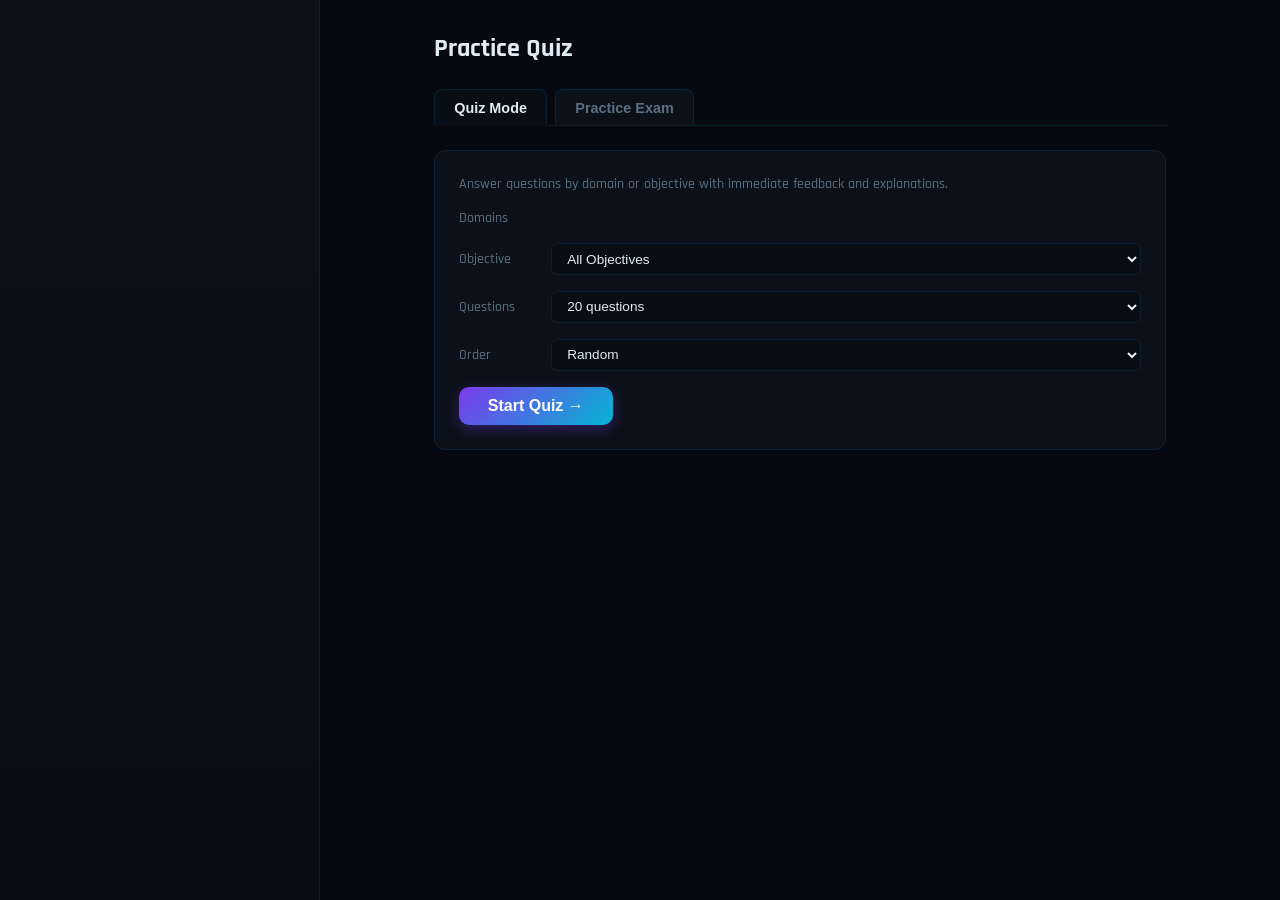
==== pages/quiz.html @ f00df326 "Initial scaffold: Security+ SY0-701 study site - Full SY0-701 outline JSON (5 domains, 28 objectives" ====
<!DOCTYPE html>
<html lang="en">
<head>
  <meta charset="UTF-8" />
  <script>(function(){if(localStorage.getItem('theme-v1')==='light')document.documentElement.classList.add('light-mode');})()</script>
  <meta name="viewport" content="width=device-width, initial-scale=1.0" />
  <!-- PWA -->
  <link rel="manifest" href="../manifest.json" />
  <meta name="theme-color" content="#7c3aed" />
  <meta name="mobile-web-app-capable" content="yes" />
  <meta name="apple-mobile-web-app-capable" content="yes" />
  <meta name="apple-mobile-web-app-status-bar-style" content="black-translucent" />
  <meta name="apple-mobile-web-app-title" content="Sec+ Study" />
  <link rel="apple-touch-icon" href="../icons/apple-touch-icon.png" />
  <title>Free Security+ SY0-701 Practice Quiz — 1,500 Exam Questions | it-learn.io</title>
  <link rel="canonical" href="https://secplus.it-learn.io/pages/quiz.html" />

  <meta name="description" content="Practice for your CompTIA Security+ SY0-701 exam with 1,500 free questions. Filter by domain, choose timed or untimed mode, and review every missed answer." />
  <link rel="stylesheet" href="../styles.css" />
  <style>
    /* ── Quiz page layout ── */
    .qz-wrap {
      max-width: 780px;
      margin: 0 auto;
      padding: 2rem 1.5rem 4rem;
      display: flex;
      flex-direction: column;
      gap: 1.5rem;
    }

    .qz-header { display: flex; align-items: center; justify-content: space-between; flex-wrap: wrap; gap: .75rem; }
    .qz-header h1 { font-size: 1.6rem; margin: 0; }

    /* ── Screen management ── */
    .qz-screen { display: none; flex-direction: column; gap: 1.5rem; }
    .qz-screen.active { display: flex; }

    /* ── Setup screen ── */
    .qz-mode-tabs {
      display: flex;
      gap: .5rem;
      border-bottom: 1px solid var(--border);
      padding-bottom: 0;
    }
    .qz-mode-tab {
      padding: .6rem 1.2rem;
      border: 1px solid var(--border);
      border-bottom: none;
      border-radius: 8px 8px 0 0;
      background: var(--panel);
      color: var(--muted);
      cursor: pointer;
      font-size: .9rem;
      font-weight: 600;
      transition: background .15s, color .15s;
    }
    .qz-mode-tab.active {
      background: var(--panel2);
      color: var(--text);
      border-color: var(--border);
      border-bottom: 1px solid var(--panel2);
      margin-bottom: -1px;
    }

    .qz-setup-panel {
      background: var(--panel);
      border: 1px solid var(--border);
      border-radius: 12px;
      padding: 1.5rem;
      display: flex;
      flex-direction: column;
      gap: 1rem;
    }
    .qz-setup-panel.hidden { display: none; }

    .qz-setup-row {
      display: flex;
      flex-wrap: wrap;
      gap: .75rem;
      align-items: center;
    }
    .qz-setup-row label { font-size: .85rem; color: var(--muted); min-width: 80px; }

    /* ── Domain pills (multi-select) ── */
    .qz-domain-pills { display: flex; flex-wrap: wrap; gap: .4rem; flex: 1; }
    .qz-domain-pill {
      display: inline-flex; align-items: center; gap: .3rem;
      padding: .28rem .75rem; border: 1px solid var(--border);
      border-radius: 99px; background: var(--panel2); color: var(--muted);
      font-size: .8rem; cursor: pointer; user-select: none;
      transition: border-color .15s, background .15s, color .15s;
    }
    .qz-domain-pill:hover { border-color: #7c3aed; color: var(--text); }
    .qz-domain-pill.selected {
      border-color: #7c3aed; background: rgba(124,58,237,.15); color: var(--text);
    }
    .qz-domain-pill input[type="checkbox"] {
      position: absolute; opacity: 0; width: 0; height: 0; pointer-events: none;
    }

    .qz-setup-row select {
      background: var(--panel2);
      color: var(--text);
      border: 1px solid var(--border);
      border-radius: 6px;
      padding: .4rem .7rem;
      font-size: .85rem;
      cursor: pointer;
      flex: 1;
    }
    .qz-setup-row select:focus { outline: 2px solid #7c3aed; }

    .qz-exam-info {
      display: grid;
      grid-template-columns: repeat(auto-fit, minmax(140px, 1fr));
      gap: .75rem;
    }
    .qz-exam-stat {
      background: var(--panel2);
      border: 1px solid var(--border);
      border-radius: 10px;
      padding: 1rem;
      text-align: center;
    }
    .qz-exam-stat .stat-val { font-size: 1.6rem; font-weight: 700; color: var(--text); }
    .qz-exam-stat .stat-lbl { font-size: .75rem; color: var(--muted); margin-top: .2rem; }

    .qz-domain-weights {
      display: flex;
      flex-direction: column;
      gap: .4rem;
    }
    .qz-weight-row { display: flex; align-items: center; gap: .75rem; font-size: .82rem; }
    .qz-weight-bar-wrap { flex: 1; height: 5px; background: var(--border); border-radius: 99px; overflow: hidden; }
    .qz-weight-bar { height: 100%; border-radius: 99px; background: linear-gradient(90deg, #7c3aed, #06b6d4); }
    .qz-weight-pct { min-width: 32px; color: var(--muted); text-align: right; }

    .btn-start {
      align-self: flex-start;
      background: linear-gradient(135deg, #7c3aed 0%, #06b6d4 100%);
      color: #fff;
      border: none;
      border-radius: 10px;
      padding: .65rem 1.8rem;
      font-size: 1rem;
      font-weight: 700;
      cursor: pointer;
      box-shadow: 0 4px 14px rgba(124,58,237,.35);
      transition: opacity .15s, box-shadow .15s;
    }
    .btn-start:hover { opacity: .9; box-shadow: 0 6px 20px rgba(124,58,237,.5); }

    /* ── Active exam screen ── */
    .qz-top-bar {
      display: flex;
      align-items: center;
      gap: 1rem;
      flex-wrap: wrap;
    }
    .qz-q-counter { font-size: .9rem; color: var(--muted); min-width: 70px; }
    .qz-progress-bar-wrap { flex: 1; min-width: 80px; height: 6px; background: var(--border); border-radius: 99px; overflow: hidden; }
    .qz-progress-fill { height: 100%; background: linear-gradient(90deg, #7c3aed, #06b6d4); border-radius: 99px; transition: width .3s; width: 0%; }
    .qz-timer {
      font-size: .9rem;
      font-weight: 700;
      color: var(--text);
      padding: .25rem .6rem;
      border: 1px solid var(--border);
      border-radius: 6px;
      min-width: 64px;
      text-align: center;
      display: none;
    }
    .qz-timer.warning { color: #e67e22; border-color: #e67e22; }
    .qz-timer.danger { color: #e74c3c; border-color: #e74c3c; }
    .qz-timer.show { display: inline-block; }

    /* Question card */
    .qz-card {
      background: var(--panel);
      border: 1px solid var(--border);
      border-radius: 14px;
      padding: 1.75rem;
      display: flex;
      flex-direction: column;
      gap: 1.25rem;
    }
    .qz-obj-tag {
      font-size: .7rem;
      color: var(--muted);
      background: rgba(255,255,255,.05);
      border: 1px solid var(--border);
      border-radius: 99px;
      padding: .15rem .55rem;
      align-self: flex-start;
    }
    .qz-question-text {
      font-size: 1.05rem;
      line-height: 1.65;
      color: var(--text);
    }

    /* Options */
    .qz-options {
      display: flex;
      flex-direction: column;
      gap: .6rem;
    }
    .qz-option {
      display: flex;
      align-items: flex-start;
      gap: .75rem;
      padding: .75rem 1rem;
      border: 1px solid var(--border);
      border-radius: 10px;
      cursor: pointer;
      background: var(--panel2);
      transition: border-color .15s, background .15s;
      user-select: none;
    }
    .qz-option:hover { border-color: #7c3aed; }
    .qz-option.selected { border-color: #7c3aed; background: rgba(124,58,237,.12); }
    .qz-option.correct { border-color: #2ecc71; background: rgba(46,204,113,.12); }
    .qz-option.wrong { border-color: #e74c3c; background: rgba(231,76,60,.12); }
    .qz-option.disabled { cursor: default; pointer-events: none; }

    .qz-opt-letter {
      flex-shrink: 0;
      width: 24px;
      height: 24px;
      border-radius: 50%;
      background: var(--border);
      display: flex;
      align-items: center;
      justify-content: center;
      font-size: .75rem;
      font-weight: 700;
      color: var(--muted);
    }
    .qz-option.selected .qz-opt-letter { background: #7c3aed; color: #fff; }
    .qz-option.correct .qz-opt-letter { background: #2ecc71; color: #0a1f12; }
    .qz-option.wrong .qz-opt-letter { background: #e74c3c; color: #fff; }

    .qz-opt-text { font-size: .92rem; line-height: 1.5; color: var(--text); }

    /* Explanation panel */
    .qz-explanation {
      display: none;
      margin-top: .25rem;
      padding: 1rem 1.25rem;
      background: rgba(255,255,255,.04);
      border-left: 3px solid #7c3aed;
      border-radius: 0 8px 8px 0;
      font-size: .87rem;
      line-height: 1.6;
      color: var(--muted);
    }
    .qz-explanation.show { display: block; }
    .qz-explanation strong { color: var(--text); }

    /* Bottom actions */
    .qz-card-actions {
      display: flex;
      justify-content: space-between;
      align-items: center;
      flex-wrap: wrap;
      gap: .75rem;
    }
    .qz-card-actions button {
      border: none;
      border-radius: 8px;
      padding: .55rem 1.2rem;
      font-size: .9rem;
      font-weight: 600;
      cursor: pointer;
      transition: opacity .15s;
    }
    .qz-card-actions button:hover { opacity: .85; }
    .btn-submit {
      background: #7c3aed;
      color: #fff;
    }
    .btn-submit:disabled { opacity: .4; cursor: default; }
    .btn-next-q {
      background: linear-gradient(135deg, #7c3aed 0%, #06b6d4 100%);
      color: #fff;
      display: none;
    }
    .btn-next-q.show { display: inline-block; }
    .qz-score-live {
      font-size: .85rem;
      color: var(--muted);
    }

    /* ── Results screen ── */
    .qz-results-hero {
      background: var(--panel);
      border: 1px solid var(--border);
      border-radius: 14px;
      padding: 2rem;
      text-align: center;
      display: flex;
      flex-direction: column;
      align-items: center;
      gap: .75rem;
    }
    .qz-score-ring {
      width: 110px;
      height: 110px;
      border-radius: 50%;
      display: flex;
      align-items: center;
      justify-content: center;
      flex-direction: column;
      border: 5px solid var(--border);
      position: relative;
    }
    .qz-score-ring.pass { border-color: #2ecc71; }
    .qz-score-ring.fail { border-color: #e74c3c; }
    .qz-score-pct { font-size: 2rem; font-weight: 800; }
    .qz-pass-badge {
      font-size: .75rem;
      font-weight: 700;
      letter-spacing: .08em;
      text-transform: uppercase;
      padding: .3rem .8rem;
      border-radius: 99px;
    }
    .qz-pass-badge.pass { background: rgba(46,204,113,.15); color: #2ecc71; border: 1px solid #2ecc71; }
    .qz-pass-badge.fail { background: rgba(231,76,60,.15); color: #e74c3c; border: 1px solid #e74c3c; }

    .qz-results-meta { font-size: .85rem; color: var(--muted); }

    /* Domain breakdown */
    .qz-domain-breakdown {
      background: var(--panel);
      border: 1px solid var(--border);
      border-radius: 12px;
      padding: 1.25rem 1.5rem;
    }
    .qz-domain-breakdown h3 { font-size: 1rem; margin: 0 0 1rem; }
    .qz-breakdown-row {
      display: flex;
      align-items: center;
      gap: .75rem;
      margin-bottom: .65rem;
      font-size: .85rem;
    }
    .qz-breakdown-name { flex: 1; color: var(--text); }
    .qz-breakdown-bar-wrap { width: 120px; height: 6px; background: var(--border); border-radius: 99px; overflow: hidden; }
    .qz-breakdown-bar { height: 100%; border-radius: 99px; transition: width .4s; }
    .qz-breakdown-frac { min-width: 42px; text-align: right; color: var(--muted); }

    /* Missed questions review */
    .qz-missed-section {
      background: var(--panel);
      border: 1px solid var(--border);
      border-radius: 12px;
      padding: 1.25rem 1.5rem;
    }
    .qz-missed-section h3 { font-size: 1rem; margin: 0 0 1rem; }
    .qz-missed-item {
      border-bottom: 1px solid var(--border);
      padding: .85rem 0;
    }
    .qz-missed-item:last-child { border-bottom: none; }
    .qz-missed-q { font-size: .88rem; color: var(--text); margin-bottom: .4rem; }
    .qz-missed-your { font-size: .82rem; color: #e74c3c; }
    .qz-missed-correct { font-size: .82rem; color: #2ecc71; margin-bottom: .35rem; }
    .qz-missed-exp { font-size: .8rem; color: var(--muted); line-height: 1.5; }

    .qz-result-actions {
      display: flex;
      gap: .75rem;
      flex-wrap: wrap;
    }
    .btn-retry {
      background: linear-gradient(135deg, #7c3aed 0%, #06b6d4 100%);
      color: #fff;
      border: none;
      border-radius: 10px;
      padding: .6rem 1.5rem;
      font-size: .95rem;
      font-weight: 700;
      cursor: pointer;
      transition: opacity .15s;
    }
    .btn-retry:hover { opacity: .85; }
    .btn-back-setup {
      background: var(--panel);
      color: var(--text);
      border: 1px solid var(--border);
      border-radius: 10px;
      padding: .6rem 1.5rem;
      font-size: .95rem;
      font-weight: 600;
      cursor: pointer;
      transition: background .15s;
    }
    .btn-back-setup:hover { background: var(--border); }

    @media (max-width: 600px) {
      .qz-exam-info { grid-template-columns: 1fr 1fr; }
      .qz-card { padding: 1.25rem; }
    }
  </style>
  <!-- Open Graph / Social preview -->
  <meta property="og:type"         content="website" />
  <meta property="og:url"          content="https://secplus.it-learn.io/pages/quiz.html" />
  <meta property="og:title"        content="Practice Quiz — Security+ SY0-701 | it-learn.io" />
  <meta property="og:description"  content="Free CompTIA Security+ SY0-701 study tool — 1,500 practice questions, 1,500 flashcards, 5 domains, and full progress tracking." />
  <meta property="og:image"        content="https://secplus.it-learn.io/social-preview.png" />
  <meta property="og:image:width"  content="1200" />
  <meta property="og:image:height" content="630" />
  <meta property="og:site_name"    content="Security+ SY0-701 Study | it-learn.io" />
  <!-- Twitter / X Card -->
  <meta name="twitter:card"        content="summary_large_image" />
  <meta name="twitter:title"       content="Practice Quiz — Security+ SY0-701 | it-learn.io" />
  <meta name="twitter:description" content="Free CompTIA Security+ SY0-701 study tool — 1,500 practice questions, 1,500 flashcards, 5 domains, and full progress tracking." />
  <meta name="twitter:image"       content="https://secplus.it-learn.io/social-preview.png" />
    <link rel="preconnect" href="https://fonts.googleapis.com" />
  <link rel="preconnect" href="https://fonts.gstatic.com" crossorigin />
  <!-- Preconnect hints -->
  <link rel="preconnect" href="https://www.googletagmanager.com" />
  <link rel="preconnect" href="https://www.clarity.ms" />
  <!-- Google tag (gtag.js) -->
  <script async src="https://www.googletagmanager.com/gtag/js?id=G-G3BQF5RB65"></script>
  <script>
    window.dataLayer = window.dataLayer || [];
    function gtag(){dataLayer.push(arguments);}
    gtag('js', new Date());
    gtag('config', 'G-G3BQF5RB65');
  </script>
  <!-- Microsoft Clarity -->
  <script type="text/javascript">
    (function(c,l,a,r,i,t,y){
      c[a]=c[a]||function(){(c[a].q=c[a].q||[]).push(arguments)};
      t=l.createElement(r);t.async=1;t.src="https://www.clarity.ms/tag/"+i;
      y=l.getElementsByTagName(r)[0];y.parentNode.insertBefore(t,y);
    })(window, document, "clarity", "script", "vvugnbm172");
  </script>

  <!-- Structured Data -->
  <script type="application/ld+json">
{
  "@context": "https://schema.org",
  "@type": "WebPage",
  "name": "Free Security+ SY0-701 Practice Quiz",
  "url": "https://secplus.it-learn.io/pages/quiz.html",
  "description": "1,500 free CompTIA Security+ SY0-701 practice questions organized by domain and objective.",
  "isPartOf": {
    "@type": "WebSite",
    "url": "https://secplus.it-learn.io/"
  },
  "educationalUse": "practice",
  "audience": {
    "@type": "Audience",
    "audienceType": "CompTIA Security+ exam candidates"
  }
}
  </script>
</head>
<body>
  <div class="layout">
  <nav id="sidebar-nav" class="sidebar"></nav>

  <main class="main-content">
    <div class="qz-wrap">

      <!-- Header -->
      <div class="qz-header">
        <h1>Practice Quiz</h1>
      </div>

      <!-- ── SETUP SCREEN ── -->
      <div class="qz-screen active" id="qz-setup-screen">

        <!-- Mode tabs -->
        <div class="qz-mode-tabs">
          <button class="qz-mode-tab active" id="tab-quiz">Quiz Mode</button>
          <button class="qz-mode-tab" id="tab-exam">Practice Exam</button>
        </div>

        <!-- Quiz mode panel -->
        <div class="qz-setup-panel" id="panel-quiz">
          <p style="font-size:.9rem;color:var(--muted);margin:0;">
            Answer questions by domain or objective with immediate feedback and explanations.
          </p>
          <div class="qz-setup-row">
            <label>Domains</label>
            <div class="qz-domain-pills" id="qz-domain-pills">
              <!-- populated by buildDomainFilter() -->
            </div>
          </div>
          <div class="qz-setup-row" id="qz-obj-row">
            <label>Objective</label>
            <select id="qz-obj-select">
              <option value="all">All Objectives</option>
            </select>
          </div>
          <div class="qz-setup-row">
            <label>Questions</label>
            <select id="qz-count-select">
              <option value="10">10 questions</option>
              <option value="20" selected>20 questions</option>
              <option value="40">40 questions</option>
              <option value="all">All available</option>
            </select>
          </div>
          <div class="qz-setup-row">
            <label>Order</label>
            <select id="qz-order-select">
              <option value="random">Random</option>
              <option value="sequential">Sequential</option>
            </select>
          </div>
          <button class="btn-start" id="btn-start-quiz">Start Quiz →</button>
        </div>

        <!-- Exam mode panel -->
        <div class="qz-setup-panel hidden" id="panel-exam">
          <p style="font-size:.9rem;color:var(--muted);margin:0;">
            Simulate the real SY0-701 exam experience with weighted domains and a 90-minute timer.
          </p>
          <div class="qz-exam-info">
            <div class="qz-exam-stat">
              <div class="stat-val">90</div>
              <div class="stat-lbl">Questions</div>
            </div>
            <div class="qz-exam-stat">
              <div class="stat-val">90</div>
              <div class="stat-lbl">Minutes</div>
            </div>
            <div class="qz-exam-stat">
              <div class="stat-val">72%</div>
              <div class="stat-lbl">Pass Score</div>
            </div>
            <div class="qz-exam-stat">
              <div class="stat-val">No</div>
              <div class="stat-lbl">Mid-Exam Feedback</div>
            </div>
          </div>
          <div class="qz-domain-weights">
            <div style="font-size:.82rem;color:var(--muted);margin-bottom:.25rem;">Domain Weighting</div>
            <div class="qz-weight-row">
              <span style="min-width:180px;color:var(--text);">1.0 – Networking Concepts</span>
              <div class="qz-weight-bar-wrap"><div class="qz-weight-bar" style="width:23%"></div></div>
              <span class="qz-weight-pct">23%</span>
            </div>
            <div class="qz-weight-row">
              <span style="min-width:180px;color:var(--text);">2.0 – Network Implementation</span>
              <div class="qz-weight-bar-wrap"><div class="qz-weight-bar" style="width:20%"></div></div>
              <span class="qz-weight-pct">20%</span>
            </div>
            <div class="qz-weight-row">
              <span style="min-width:180px;color:var(--text);">3.0 – Network Operations</span>
              <div class="qz-weight-bar-wrap"><div class="qz-weight-bar" style="width:19%"></div></div>
              <span class="qz-weight-pct">19%</span>
            </div>
            <div class="qz-weight-row">
              <span style="min-width:180px;color:var(--text);">4.0 – Network Security</span>
              <div class="qz-weight-bar-wrap"><div class="qz-weight-bar" style="width:14%"></div></div>
              <span class="qz-weight-pct">14%</span>
            </div>
            <div class="qz-weight-row">
              <span style="min-width:180px;color:var(--text);">5.0 – Network Troubleshooting</span>
              <div class="qz-weight-bar-wrap"><div class="qz-weight-bar" style="width:24%"></div></div>
              <span class="qz-weight-pct">24%</span>
            </div>
          </div>
          <button class="btn-start" id="btn-start-exam">Start Practice Exam →</button>
        </div>

      </div>

      <!-- ── ACTIVE QUESTION SCREEN ── -->
      <div class="qz-screen" id="qz-active-screen">

        <div class="qz-top-bar">
          <span class="qz-q-counter" id="qz-counter">1 / 20</span>
          <div class="qz-progress-bar-wrap">
            <div class="qz-progress-fill" id="qz-progress-fill"></div>
          </div>
          <span class="qz-timer" id="qz-timer">90:00</span>
        </div>

        <div class="qz-card" id="qz-card">
          <span class="qz-obj-tag" id="qz-obj-tag"></span>
          <div class="qz-question-text" id="qz-question-text"></div>
          <div class="qz-options" id="qz-options"></div>
          <div class="qz-explanation" id="qz-explanation"></div>
          <div class="qz-card-actions">
            <span class="qz-score-live" id="qz-score-live"></span>
            <div style="display:flex;gap:.6rem;align-items:center;">
              <button class="btn-submit" id="btn-submit" disabled>Submit</button>
              <button class="btn-next-q" id="btn-next-q">Next →</button>
            </div>
          </div>
        </div>

      </div>

      <!-- ── RESULTS SCREEN ── -->
      <div class="qz-screen" id="qz-results-screen">

        <div class="qz-results-hero">
          <div class="qz-score-ring" id="qz-score-ring">
            <span class="qz-score-pct" id="qz-score-pct">—%</span>
          </div>
          <span class="qz-pass-badge" id="qz-pass-badge">—</span>
          <div class="qz-results-meta" id="qz-results-meta"></div>
        </div>

        <div class="qz-domain-breakdown">
          <h3>Domain Breakdown</h3>
          <div id="qz-breakdown-rows"></div>
        </div>

        <div class="qz-missed-section" id="qz-missed-section">
          <h3>Review Missed Questions</h3>
          <div id="qz-missed-list"></div>
        </div>

        <div class="qz-result-actions">
          <button class="btn-retry" id="btn-retry">Retry Same Settings</button>
          <button class="btn-back-setup" id="btn-back-setup">← Change Settings</button>
          <button class="btn-export-pdf" id="btn-export-pdf">📄 Export PDF</button>
        </div>

      </div>

    </div>
  </main>

  </div><!-- /.layout -->
  <script type="module" src="../app-quiz.js"></script>
</body>
</html>
---- styles.css ----
/* ── Google Fonts ─────────────────────────────────────── */
@import url('https://fonts.googleapis.com/css2?family=Orbitron:wght@400;600;700;900&family=Rajdhani:wght@400;500;600;700&display=swap');

/* ── Design tokens ─────────────────────────────────────── */
:root{
  /* Backgrounds */
  --bg:      #07090f;
  --panel:   #0c1018;
  --panel2:  #090d14;

  /* Text */
  --text:    #e2ecf7;
  --muted:   #5a7080;

  /* Logo-matched neon accents */
  --neon-green:  #0099ff;
  --neon-purple: #b44fff;
  --neon-orange: #ff8c00;

  /* Borders */
  --border:  rgba(0, 153, 255, 0.13);

  /* Glow shadows */
  --glow-green:  0 0 8px rgba(0,153,255,0.45),  0 0 24px rgba(0,153,255,0.18);
  --glow-purple: 0 0 8px rgba(180,79,255,0.45), 0 0 24px rgba(180,79,255,0.18);
  --glow-orange: 0 0 8px rgba(255,140,0,0.45),  0 0 24px rgba(255,140,0,0.18);

  --shadow:  rgba(0,0,0,0.45);
  --max:     1100px;
}

/* ── Light mode ─────────────────────────────────────── */
html.light-mode {
  --bg:     #f0f4fc;
  --panel:  #ffffff;
  --panel2: #e8eef8;
  --text:   #1a2234;
  --muted:  #5a6a8a;
  --border: rgba(180,79,255,0.22);
  --shadow: rgba(0,0,0,0.10);
  --glow-green:  0 0 6px rgba(0,100,200,0.25);
  --glow-purple: 0 0 6px rgba(140,60,200,0.25);
  --glow-orange: 0 0 6px rgba(200,100,0,0.25);
}
html.light-mode .sidebar {
  background: linear-gradient(180deg, #ffffff, #e8eef8);
}
html.light-mode .card,
html.light-mode .subnav a,
html.light-mode .nav-toggle,
html.light-mode .home-btn,
html.light-mode .nav-item,
html.light-mode .sidebtn,
html.light-mode .note,
html.light-mode .objective,
html.light-mode .md pre,
html.light-mode .pager-btn {
  background: rgba(0,0,0,0.03) !important;
}
html.light-mode .sidebar-backdrop { background: rgba(0,0,0,0.35); }
html.light-mode .hamburger-fab    { background: rgba(0,0,0,0.06); }
html.light-mode .brand h1 { text-shadow: none; color: #1a2234; }
html.light-mode .sidebar { border-right: 1px solid rgba(180,79,255,0.2); }

/* ── Reset ─────────────────────────────────────────── */
*{box-sizing:border-box}
html,body{height:100%}
body{
  margin:0;
  font-family: 'Rajdhani', system-ui, -apple-system, Segoe UI, sans-serif;
  font-size: 15px;
  font-weight: 500;
  color: var(--text);
  background: var(--bg);
}

/* ── Subtle scan-line texture on body ─────────────── */
body::before {
  content: '';
  pointer-events: none;
  position: fixed;
  inset: 0;
  z-index: 0;
  background: repeating-linear-gradient(
    0deg,
    transparent,
    transparent 2px,
    rgba(0,153,255,0.013) 2px,
    rgba(0,153,255,0.013) 4px
  );
}

/* ── Layout ─────────────────────────────────────────── */
.layout{
  display:grid;
  grid-template-columns: 320px 1fr;
  min-height:100vh;
}

/* ── Sidebar ─────────────────────────────────────────── */
.sidebar{
  padding:18px;
  border-right: 1px solid var(--border);
  background: linear-gradient(180deg, var(--panel) 0%, var(--panel2) 100%);
  position:sticky;
  top:0;
  height:100vh;
  overflow:auto;
}

/* ── Brand ─────────────────────────────────────────── */
.brand h1{
  margin: 0 0 4px 0;
  font-family: 'Orbitron', monospace;
  font-size: 20px;
  font-weight: 700;
  letter-spacing: .04em;
  color: var(--neon-green);
  text-shadow: 0 0 10px rgba(0,153,255,0.6), 0 0 30px rgba(0,153,255,0.2);
}
.brand p{margin:0 0 14px 0; font-size: 13px; color: var(--muted);}

/* ── Section labels ─────────────────────────────────── */
.section-title{
  margin:14px 0 8px 0;
  font-family: 'Orbitron', monospace;
  font-size: 10px;
  font-weight: 600;
  letter-spacing: 0.14em;
  text-transform: uppercase;
  color: var(--neon-green);
  opacity: 0.7;
}

/* ── Nav items ─────────────────────────────────────── */
.nav-item{
  display:flex;
  justify-content:space-between;
  gap:12px;
  padding:10px 12px;
  border: 1px solid var(--border);
  border-radius:10px;
  color:inherit;
  text-decoration:none;
  margin:10px 0;
  box-shadow: 0 4px 14px var(--shadow);
  background: rgba(0,153,255,0.02);
  transition: border-color .2s, box-shadow .2s, background .2s;
}
.nav-item:hover{
  border-color: rgba(0,153,255,0.4);
  box-shadow: var(--glow-green);
  background: rgba(0,153,255,0.05);
}
.nav-item.active{
  border-color: var(--neon-green);
  box-shadow: var(--glow-green);
  outline: none;
}

.pill{
  font-size:12px;
  color:var(--muted);
  white-space:nowrap;
}

/* ── Main content ─────────────────────────────────── */
.content{padding:22px}

.page-header{max-width: var(--max)}
.page-header h2{
  margin:0 0 6px 0;
  font-family: 'Orbitron', monospace;
  font-weight: 700;
  font-size: 1.5rem;
  letter-spacing: .03em;
  color: var(--text);
}
.page-header p{margin:0 0 16px 0}

/* ── Domain/objective cards ─────────────────────────── */
.cards{
  max-width: var(--max);
  display:grid;
  grid-template-columns: repeat(auto-fit, minmax(240px, 1fr));
  gap:14px;
}

.card{
  display:block;
  padding:14px;
  border: 1px solid var(--border);
  border-radius:14px;
  text-decoration:none;
  color:inherit;
  background: rgba(0,153,255,0.02);
  box-shadow: 0 6px 20px var(--shadow);
  transition: border-color .2s, box-shadow .2s, background .2s;
}
.card:hover{
  border-color: rgba(0,153,255,0.4);
  box-shadow: var(--glow-green);
  background: rgba(0,153,255,0.04);
}
.card h3{
  margin:0 0 6px 0;
  font-family: 'Orbitron', monospace;
  font-size: 13px;
  font-weight: 600;
  letter-spacing: .03em;
  color: var(--neon-green);
}
.card p{margin:0}

/* ── Study tool shortcut cards ─────────────────────── */
.study-tools-row {
  max-width: var(--max);
  display: grid;
  grid-template-columns: repeat(auto-fit, minmax(160px, 1fr));
  gap: 12px;
  margin-bottom: 18px;
}
.study-tool-card {
  display: flex;
  align-items: center;
  gap: 12px;
  padding: 14px 16px;
  border-radius: 12px;
  border: 1px solid transparent;
  text-decoration: none;
  color: #fff;
  transition: opacity .15s, box-shadow .2s, border-color .2s;
}
/* Flashcards: purple → neon green  (logo: text→ring) */
.study-tool-card--flash {
  background: linear-gradient(135deg, #8b30e0 0%, #0066cc 100%);
  box-shadow: 0 4px 20px rgba(139,48,224,.4);
  border-color: rgba(0,153,255,0.25);
}
.study-tool-card--flash:hover {
  box-shadow: 0 0 18px rgba(0,153,255,0.5), 0 0 40px rgba(139,48,224,0.3);
  border-color: var(--neon-green);
  opacity: 1;
}
/* Quiz: orange → purple  (logo: lock→text) */
.study-tool-card--quiz {
  background: linear-gradient(135deg, #d97706 0%, #8b30e0 100%);
  box-shadow: 0 4px 20px rgba(217,119,6,.4);
  border-color: rgba(255,140,0,0.25);
}
.study-tool-card--quiz:hover {
  box-shadow: 0 0 18px rgba(255,140,0,0.5), 0 0 40px rgba(139,48,224,0.3);
  border-color: var(--neon-orange);
  opacity: 1;
}
/* Dashboard: neon green → orange  (logo: ring→lock) */
.study-tool-card--dash {
  background: linear-gradient(135deg, #00995a 0%, #d97706 100%);
  box-shadow: 0 4px 20px rgba(0,153,90,.4);
  border-color: rgba(0,153,255,0.25);
}
.study-tool-card--dash:hover {
  box-shadow: 0 0 18px rgba(0,153,255,0.4), 0 0 40px rgba(255,140,0,0.3);
  border-color: var(--neon-orange);
  opacity: 1;
}
/* Toolbox: purple → cyan */
.study-tool-card--tools {
  background: linear-gradient(135deg, #7c3aed 0%, #0891b2 100%);
  box-shadow: 0 4px 20px rgba(124,58,237,.4);
  border-color: rgba(180,79,255,0.25);
}
.study-tool-card--tools:hover {
  box-shadow: 0 0 18px rgba(180,79,255,.5), 0 0 40px rgba(6,182,212,.3);
  border-color: var(--neon-purple);
  opacity: 1;
}
.stc-icon {
  font-size: 1.6rem;
  line-height: 1;
  flex-shrink: 0;
}
.stc-title {
  font-family: 'Orbitron', monospace;
  font-weight: 700;
  font-size: .82rem;
  letter-spacing: .04em;
}
.stc-sub {
  font-size: .75rem;
  opacity: .82;
  margin-top: 2px;
}

/* ── Note / info panels ─────────────────────────────── */
.note{
  max-width: var(--max);
  margin-top:18px;
  padding:14px;
  border: 1px solid var(--border);
  border-radius:14px;
  background: rgba(0,153,255,0.02);
}

.muted{color:var(--muted)}
.footer{margin-top:20px; font-size:12px; color: var(--muted);}

/* ── Objective panels ─────────────────────────────── */
.domain-wrap{max-width: var(--max)}
.objective{
  margin:14px 0;
  padding:14px;
  border: 1px solid var(--border);
  border-radius:14px;
  background: rgba(0,153,255,0.02);
  box-shadow: 0 6px 24px var(--shadow);
  transition: border-color .2s, box-shadow .2s;
}
.objective:hover {
  border-color: rgba(0,153,255,0.3);
  box-shadow: 0 0 14px rgba(0,153,255,0.12);
}
.objective h3{
  margin:0 0 10px 0;
  font-family: 'Orbitron', monospace;
  font-size: 14px;
  font-weight: 600;
  letter-spacing: .03em;
  color: var(--neon-purple);
  text-shadow: 0 0 8px rgba(180,79,255,0.4);
}
.objective .sub{
  margin:14px 0 10px 0;
  font-size:13px;
  color:var(--muted);
}

ul{margin:8px 0 0 18px}
li{margin:6px 0}
code{
  font-family: ui-monospace, SFMono-Regular, Menlo, Monaco, Consolas, "Liberation Mono", monospace;
  font-size: 0.92em;
  color: var(--neon-green);
  background: rgba(0,153,255,0.06);
  padding: 1px 5px;
  border-radius: 4px;
  border: 1px solid rgba(0,153,255,0.15);
}

/* ── Sidebar controls ───────────────────────────────── */
.sidebar-controls{
  display:flex;
  gap:8px;
  margin: 8px 0 12px 0;
}

.sidebtn{
  flex:1;
  cursor:pointer;
  padding:8px 10px;
  border: 1px solid var(--border);
  border-radius:10px;
  background: rgba(0,153,255,0.02);
  color: var(--text);
  font-family: 'Rajdhani', sans-serif;
  font-weight: 600;
  font-size: 13px;
  letter-spacing: .03em;
  transition: border-color .2s, box-shadow .2s, color .2s;
}
.sidebtn:hover{
  border-color: rgba(0,153,255,0.5);
  color: var(--neon-green);
  box-shadow: 0 0 8px rgba(0,153,255,0.25);
}

/* ── Accordion nav ──────────────────────────────────── */
.nav-group{margin:10px 0}

.nav-toggle{
  width:100%;
  display:flex;
  justify-content:space-between;
  align-items:center;
  gap:10px;
  text-align:left;
  padding:10px 12px;
  border: 1px solid var(--border);
  border-radius:10px;
  background: rgba(0,153,255,0.02);
  color:inherit;
  cursor:pointer;
  font-family: 'Rajdhani', sans-serif;
  font-weight: 600;
  transition: border-color .2s, box-shadow .2s, background .2s;
}
.nav-toggle:hover{
  border-color: rgba(180,79,255,0.4);
  box-shadow: 0 0 8px rgba(180,79,255,0.2);
  background: rgba(180,79,255,0.04);
}
.nav-toggle.active{
  border-color: var(--neon-purple);
  box-shadow: 0 0 10px rgba(180,79,255,0.3);
  outline: none;
}

.nav-toggle .left{display:flex; flex-direction:column; gap:2px}
.nav-toggle .title{font-size:14px; font-weight: 600;}
.nav-toggle .meta{font-size:12px; color:var(--muted)}
.nav-toggle .chev{opacity:0.7; color: var(--neon-green);}

.subnav{
  margin-top:8px;
  padding-left:10px;
  display:flex;
  flex-direction:column;
  gap:6px;
}

.subnav a{
  display:flex;
  align-items:baseline;
  gap:10px;
  padding:8px 10px;
  border: 1px solid var(--border);
  border-radius:8px;
  text-decoration:none;
  color:inherit;
  background: rgba(0,153,255,0.01);
  font-family: 'Rajdhani', sans-serif;
  font-weight: 500;
  font-size: 13px;
  transition: border-color .2s, box-shadow .2s, background .2s;
}
.subnav a:hover{
  border-color: rgba(0,153,255,0.35);
  background: rgba(0,153,255,0.04);
  box-shadow: 0 0 6px rgba(0,153,255,0.15);
}
.subnav a.active{
  border-color: var(--neon-green);
  background: rgba(0,153,255,0.06);
  box-shadow: 0 0 8px rgba(0,153,255,0.25);
  outline: none;
}

.subid{
  font-size:11px;
  color: var(--neon-orange);
  white-space:nowrap;
  font-family: 'Orbitron', monospace;
  font-weight: 600;
}

/* ── Home button ────────────────────────────────────── */
.home-btn{
  display:block;
  margin: 0 0 10px 0;
  padding:10px 12px;
  border: 1px solid var(--border);
  border-radius:10px;
  text-decoration:none;
  color:inherit;
  background: rgba(0,153,255,0.02);
  font-family: 'Rajdhani', sans-serif;
  font-weight: 600;
  transition: border-color .2s, box-shadow .2s, color .2s;
}
.home-btn:hover{
  border-color: rgba(0,153,255,0.4);
  color: var(--neon-green);
  box-shadow: 0 0 8px rgba(0,153,255,0.2);
}

/* ── Sidebar study-tool nav buttons ─────────────────── */
.study-links {
  display: flex;
  flex-direction: column;
  gap: 6px;
  margin: 0 0 10px 0;
}
.flashcards-link,
.quiz-link,
.dashboard-link,
.tools-link {
  display: block;
  padding: 9px 12px;
  border: 1px solid transparent;
  border-radius: 8px;
  text-decoration: none;
  color: #fff;
  font-family: 'Orbitron', monospace;
  font-weight: 700;
  font-size: .72rem;
  text-align: center;
  letter-spacing: .06em;
  transition: opacity .15s, box-shadow .2s, border-color .2s;
}
.flashcards-link {
  background: linear-gradient(135deg, #7a20d0 0%, #0066cc 100%);
  box-shadow: 0 3px 12px rgba(122,32,208,0.4);
  border-color: rgba(0,153,255,0.2);
}
.flashcards-link:hover {
  box-shadow: var(--glow-green);
  border-color: var(--neon-green);
  opacity: 1;
}
.quiz-link {
  background: linear-gradient(135deg, #c96800 0%, #7a20d0 100%);
  box-shadow: 0 3px 12px rgba(201,104,0,0.4);
  border-color: rgba(255,140,0,0.2);
}
.quiz-link:hover {
  box-shadow: var(--glow-orange);
  border-color: var(--neon-orange);
  opacity: 1;
}
.dashboard-link {
  background: linear-gradient(135deg, #007a44 0%, #c96800 100%);
  box-shadow: 0 3px 12px rgba(0,122,68,0.4);
  border-color: rgba(0,153,255,0.2);
}
.dashboard-link:hover {
  box-shadow: var(--glow-green);
  border-color: var(--neon-green);
  opacity: 1;
}
.tools-link {
  background: linear-gradient(135deg, #6520b8 0%, #0891b2 100%);
  box-shadow: 0 3px 12px rgba(101,32,184,0.4);
  border-color: rgba(180,79,255,0.2);
}
.tools-link:hover {
  box-shadow: var(--glow-purple);
  border-color: var(--neon-purple);
  opacity: 1;
}

/* ── Sidebar auth ────────────────────────────────────── */
.sidebar-auth {
  margin: 8px 0 4px;
  padding: 0 4px;
  display: flex;
  flex-direction: column;
  gap: 6px;
}
.sidebar-signin-btn {
  display: block;
  text-align: center;
  padding: .5rem .75rem;
  background: linear-gradient(135deg, #0066cc 0%, #0099ff 100%);
  color: #07090f;
  font-weight: 700;
  font-size: .82rem;
  border-radius: 8px;
  text-decoration: none;
  letter-spacing: .04em;
  box-shadow: 0 2px 12px rgba(0,153,255,.2);
  transition: opacity .15s;
}
.sidebar-signin-btn:hover { opacity: .9; }
.sidebar-auth--in { gap: 5px; }
.sidebar-user-email {
  font-size: .72rem;
  color: var(--muted);
  white-space: nowrap;
  overflow: hidden;
  text-overflow: ellipsis;
  padding: 0 2px;
}
.sidebar-admin-btn {
  display: block;
  text-align: center;
  padding: .4rem .75rem;
  background: rgba(180,79,255,.12);
  border: 1px solid rgba(180,79,255,.3);
  color: var(--neon-purple);
  font-weight: 700;
  font-size: .78rem;
  border-radius: 8px;
  text-decoration: none;
  transition: background .15s;
}
.sidebar-admin-btn:hover { background: rgba(180,79,255,.2); }
.sidebar-logout-btn {
  background: none;
  border: 1px solid var(--border);
  border-radius: 8px;
  color: var(--muted);
  font-size: .78rem;
  padding: .35rem .75rem;
  cursor: pointer;
  font-family: inherit;
  text-align: center;
  transition: color .15s, border-color .15s;
  width: 100%;
}
.sidebar-logout-btn:hover { color: #e74c3c; border-color: rgba(231,76,60,.4); }

/* ── Socials ─────────────────────────────────────────── */
.social-title{
  margin:16px 0 8px 0;
  font-family: 'Orbitron', monospace;
  font-size:10px;
  font-weight: 600;
  letter-spacing: 0.14em;
  text-transform:uppercase;
  color: var(--neon-green);
  opacity: 0.7;
}
.social-icons{
  display:flex;
  gap:8px;
  flex-wrap:wrap;
}
.social-icons a{
  width:36px;
  height:36px;
  display:inline-flex;
  align-items:center;
  justify-content:center;
  border: 1px solid var(--border);
  border-radius:8px;
  background: rgba(0,153,255,0.02);
  color: var(--muted);
  text-decoration:none;
  transition: border-color .2s, box-shadow .2s, color .2s;
}
.social-icons a:hover{
  border-color: var(--neon-green);
  color: var(--neon-green);
  box-shadow: 0 0 8px rgba(0,153,255,0.3);
}
.social-icons svg{width:16px; height:16px; fill: currentColor;}

/* ── Pager ───────────────────────────────────────────── */
.pager{
  max-width: var(--max);
  margin-top: 18px;
  display:flex;
  gap:12px;
  flex-wrap:wrap;
}
.pager-btn{
  display:inline-block;
  padding:10px 16px;
  border: 1px solid var(--border);
  border-radius:8px;
  text-decoration:none;
  color: var(--text);
  background: rgba(0,153,255,0.02);
  font-family: 'Rajdhani', sans-serif;
  font-weight: 600;
  font-size: 14px;
  letter-spacing: .03em;
  transition: border-color .2s, box-shadow .2s, color .2s;
}
.pager-btn:hover{
  border-color: rgba(0,153,255,0.4);
  color: var(--neon-green);
  box-shadow: 0 0 8px rgba(0,153,255,0.2);
}

/* ── YouTube embed ──────────────────────────────────── */
.yt{
  position:relative;
  width:100%;
  padding-top:56.25%;
  border: 1px solid var(--border);
  border-radius:14px;
  overflow:hidden;
  background: rgba(0,153,255,0.02);
  box-shadow: 0 6px 24px var(--shadow);
  margin-top: 6px;
}
.yt iframe{
  position:absolute;
  inset:0;
  width:100%;
  height:100%;
  border:0;
}

/* ── Markdown content ────────────────────────────────── */
.md{
  margin-top: 14px;
  line-height: 1.7;
}
.md h1,.md h2,.md h3{
  margin: 16px 0 10px 0;
  font-family: 'Orbitron', monospace;
  letter-spacing: .03em;
}
.md h2 { color: var(--neon-purple); font-size: 1.1rem; }
.md h3 { color: var(--neon-green);  font-size: .95rem; }
.md p{ margin: 10px 0; }
.md pre{
  padding: 12px;
  border: 1px solid var(--border);
  border-radius: 10px;
  background: rgba(0,153,255,0.03);
  overflow:auto;
}
.md blockquote{
  margin: 10px 0;
  padding: 10px 14px;
  border-left: 3px solid var(--neon-purple);
  background: rgba(180,79,255,0.05);
  border-radius: 0 10px 10px 0;
}
.md-table-wrap {
  overflow-x: auto;
  -webkit-overflow-scrolling: touch;
  margin: 1rem 0;
}
.md table{
  width:100%;
  border-collapse: collapse;
  margin-top: 0;
  min-width: 400px;
}
.md th,.md td{
  border: 1px solid var(--border);
  padding: 8px;
  vertical-align: top;
}
.md th {
  background: rgba(0,153,255,0.06);
  color: var(--neon-green);
  font-family: 'Orbitron', monospace;
  font-size: 11px;
  letter-spacing: .06em;
  text-transform: uppercase;
}
.md a{
  color: var(--neon-green);
  text-decoration: underline;
}

[hidden] { display: none !important; }

/* ── Markdown images ─────────────────────────────────── */
.md-figure {
  margin: 1.8rem auto;
  text-align: center;
}
.md-img {
  max-width: 100%;
  height: auto;
  display: block;
  margin: 0 auto;
  border-radius: 10px;
  border: 1px solid var(--border);
  background: rgba(0,153,255,0.02);
  box-shadow: 0 8px 28px var(--shadow);
  cursor: zoom-in;
  transition: transform .2s ease, box-shadow .2s ease;
}
.md-img:hover {
  transform: scale(1.015);
  box-shadow: var(--glow-green);
}
.md-caption {
  margin-top: 8px;
  font-size: .78rem;
  color: var(--muted);
  font-style: italic;
  line-height: 1.4;
}

/* ── Image zoom lightbox ─────────────────────────────── */
.img-zoom-overlay {
  display: none;
  position: fixed;
  inset: 0;
  z-index: 9999;
  background: rgba(0,0,0,.92);
  backdrop-filter: blur(6px);
  -webkit-backdrop-filter: blur(6px);
  flex-direction: column;
  align-items: center;
  justify-content: center;
  gap: 14px;
  padding: 24px;
  cursor: zoom-out;
}
.img-zoom-overlay.open { display: flex; }
.img-zoom-img {
  max-width: min(90vw, 1000px);
  max-height: 78vh;
  object-fit: contain;
  border-radius: 10px;
  box-shadow: 0 0 40px rgba(0,153,255,0.2), 0 32px 80px rgba(0,0,0,.7);
  cursor: default;
}
.img-zoom-caption {
  color: rgba(255,255,255,.7);
  font-size: .82rem;
  font-style: italic;
  text-align: center;
  max-width: 680px;
  line-height: 1.5;
  margin: 0;
}
.img-zoom-close {
  position: absolute;
  top: 18px;
  right: 18px;
  width: 38px;
  height: 38px;
  border-radius: 8px;
  border: 1px solid rgba(0,153,255,0.3);
  background: rgba(0,153,255,0.08);
  color: var(--neon-green);
  font-size: 1rem;
  cursor: pointer;
  display: flex;
  align-items: center;
  justify-content: center;
  transition: background .15s, box-shadow .15s;
}
.img-zoom-close:hover {
  background: rgba(0,153,255,0.18);
  box-shadow: var(--glow-green);
}

/* ── Mobile Hamburger Drawer ─────────────────────────── */
.hamburger-fab{
  position: fixed;
  top: 14px;
  left: 14px;
  z-index: 1101;
  width: 44px;
  height: 44px;
  border-radius: 10px;
  border: 1px solid rgba(0,153,255,0.3);
  background: rgba(0,153,255,0.06);
  color: var(--neon-green);
  box-shadow: 0 0 10px rgba(0,153,255,0.2);
  cursor: pointer;
  display: none;
  font-size: 20px;
  line-height: 1;
}
.hamburger-fab:hover{
  background: rgba(0,153,255,0.12);
  box-shadow: var(--glow-green);
}
.sidebar-backdrop{
  position: fixed;
  inset: 0;
  background: rgba(0,0,0,0.65);
  z-index: 1100;
  display: none;
}

@media (max-width: 900px){
  .hamburger-fab{ display: inline-flex; align-items:center; justify-content:center; }
  .layout{ grid-template-columns: 1fr; }
  .sidebar{
    position: fixed;
    top: 0; left: 0;
    height: 100vh;
    width: min(86vw, 360px);
    z-index: 1102;
    transform: translateX(-110%);
    transition: transform 180ms ease;
    border-right: 1px solid rgba(0,153,255,0.2);
    overflow: auto;
  }
  body.sidebar-open .sidebar{ transform: translateX(0); }
  body.sidebar-open .sidebar-backdrop{ display: block; }
  .content, .main-content{ padding-top: 64px; }
}

@media (max-width: 900px){
  .cards{ grid-template-columns: 1fr !important; }
  .layout{ grid-template-columns: 1fr !important; }
  .page-header, .cards, .note, .domain-wrap{ max-width: 100% !important; }
}

/* ══════════════════════════════════════════════════════
   🔖  BOOKMARKS
   ══════════════════════════════════════════════════════ */
.bm-btn {
  display: inline-flex;
  align-items: center;
  gap: 6px;
  padding: 6px 14px;
  border: 1px solid var(--border);
  border-radius: 8px;
  background: rgba(0,153,255,0.02);
  color: var(--muted);
  font-size: .85rem;
  font-family: 'Rajdhani', sans-serif;
  font-weight: 600;
  cursor: pointer;
  transition: color .15s, border-color .15s, background .15s, box-shadow .15s;
  margin-bottom: 12px;
}
.bm-btn:hover {
  color: var(--neon-orange);
  border-color: var(--neon-orange);
  box-shadow: 0 0 8px rgba(255,140,0,0.25);
}
.bm-btn.bookmarked {
  color: var(--neon-orange);
  border-color: var(--neon-orange);
  background: rgba(255,140,0,0.08);
  box-shadow: 0 0 8px rgba(255,140,0,0.2);
}
.bm-star {
  font-size: 10px;
  color: var(--neon-orange);
  margin-left: 4px;
  flex-shrink: 0;
}
.db-bookmark-grid {
  display: grid;
  grid-template-columns: repeat(auto-fill, minmax(200px, 1fr));
  gap: 10px;
}
.db-bookmark-card {
  display: flex;
  flex-direction: column;
  gap: 4px;
  padding: 12px 14px;
  border: 1px solid var(--border);
  border-radius: 10px;
  background: rgba(0,153,255,0.02);
  text-decoration: none;
  color: inherit;
  transition: border-color .2s, box-shadow .2s;
}
.db-bookmark-card:hover {
  border-color: rgba(255,140,0,0.4);
  box-shadow: 0 0 8px rgba(255,140,0,0.2);
}
.db-bookmark-card .bmc-id {
  font-size: .7rem;
  color: var(--neon-orange);
  font-weight: 700;
  font-family: 'Orbitron', monospace;
}
.db-bookmark-card .bmc-title { font-size: .85rem; color: var(--text); }

/* ══════════════════════════════════════════════════════
   🔍  SEARCH OVERLAY
   ══════════════════════════════════════════════════════ */
.search-trigger {
  display: flex;
  align-items: center;
  justify-content: space-between;
  width: 100%;
  padding: 8px 12px;
  border: 1px solid var(--border);
  border-radius: 8px;
  background: rgba(0,153,255,0.02);
  color: var(--muted);
  font-size: .83rem;
  font-family: 'Rajdhani', sans-serif;
  font-weight: 500;
  cursor: pointer;
  margin-bottom: 6px;
  transition: color .15s, border-color .15s, background .15s, box-shadow .15s;
  text-align: left;
}
.search-trigger:hover {
  color: var(--neon-green);
  border-color: rgba(0,153,255,0.4);
  background: rgba(0,153,255,0.05);
  box-shadow: 0 0 8px rgba(0,153,255,0.15);
}
.search-trigger kbd {
  font-size: .72rem;
  padding: 1px 5px;
  border: 1px solid var(--border);
  border-radius: 4px;
  background: rgba(0,153,255,0.05);
  color: var(--neon-green);
  font-family: inherit;
  opacity: 0.8;
}
.search-overlay {
  display: none;
  position: fixed;
  inset: 0;
  z-index: 9998;
  background: rgba(0,0,0,.80);
  backdrop-filter: blur(6px);
  -webkit-backdrop-filter: blur(6px);
  align-items: flex-start;
  justify-content: center;
  padding-top: 12vh;
}
.search-overlay.open { display: flex; }
.search-box {
  width: min(620px, 94vw);
  background: var(--panel);
  border: 1px solid rgba(0,153,255,0.3);
  border-radius: 14px;
  box-shadow: var(--glow-green), 0 24px 60px rgba(0,0,0,.6);
  overflow: hidden;
  display: flex;
  flex-direction: column;
}
.search-input-row {
  display: flex;
  align-items: center;
  gap: 10px;
  padding: 14px 16px;
  border-bottom: 1px solid var(--border);
}
.search-input-row .search-icon { font-size: 1.1rem; opacity: .6; flex-shrink: 0; }
.search-input {
  flex: 1;
  background: none;
  border: none;
  outline: none;
  font-size: 1rem;
  color: var(--text);
  font-family: 'Rajdhani', sans-serif;
  font-weight: 500;
}
.search-input::placeholder { color: var(--muted); }
.search-esc-hint {
  font-size: .72rem;
  color: var(--muted);
  padding: 2px 6px;
  border: 1px solid var(--border);
  border-radius: 4px;
  flex-shrink: 0;
}
.search-results {
  max-height: 54vh;
  overflow-y: auto;
  overscroll-behavior: contain;
}
.search-group-label {
  padding: 8px 16px 4px;
  font-size: .68rem;
  font-weight: 700;
  letter-spacing: .10em;
  text-transform: uppercase;
  color: var(--neon-green);
  opacity: 0.7;
  font-family: 'Orbitron', monospace;
}
.search-result {
  display: flex;
  align-items: flex-start;
  gap: 12px;
  padding: 10px 16px;
  cursor: pointer;
  border-left: 3px solid transparent;
  transition: background .1s, border-color .1s;
}
.search-result:hover,
.search-result.active {
  background: rgba(0,153,255,0.06);
  border-left-color: var(--neon-green);
}
.search-result-badge {
  flex-shrink: 0;
  font-size: .62rem;
  font-weight: 700;
  padding: 2px 6px;
  border-radius: 4px;
  text-transform: uppercase;
  letter-spacing: .06em;
  margin-top: 2px;
  font-family: 'Orbitron', monospace;
}
.badge-obj  { background: rgba(180,79,255,.18); color: var(--neon-purple); border: 1px solid rgba(180,79,255,.3); }
.badge-card { background: rgba(0,153,255,.12);  color: var(--neon-green);  border: 1px solid rgba(0,153,255,.25);}
.badge-q    { background: rgba(255,140,0,.14);  color: var(--neon-orange); border: 1px solid rgba(255,140,0,.3); }

.search-result-text { flex: 1; min-width: 0; }
.search-result-main {
  font-size: .9rem;
  color: var(--text);
  white-space: nowrap;
  overflow: hidden;
  text-overflow: ellipsis;
}
.search-result-sub {
  font-size: .75rem;
  color: var(--muted);
  white-space: nowrap;
  overflow: hidden;
  text-overflow: ellipsis;
  margin-top: 2px;
}
.search-empty {
  padding: 2.5rem 1rem;
  text-align: center;
  color: var(--muted);
  font-size: .88rem;
}

/* ══════════════════════════════════════════════════════
   📄  PDF EXPORT BUTTON
   ══════════════════════════════════════════════════════ */
.btn-export-pdf {
  background: rgba(0,153,255,0.04);
  color: var(--text);
  border: 1px solid var(--border);
  border-radius: 8px;
  padding: .6rem 1.5rem;
  font-size: .9rem;
  font-weight: 600;
  font-family: 'Rajdhani', sans-serif;
  letter-spacing: .04em;
  cursor: pointer;
  transition: border-color .2s, color .2s, box-shadow .2s;
}
.btn-export-pdf:hover {
  border-color: rgba(0,153,255,0.4);
  color: var(--neon-green);
  box-shadow: 0 0 8px rgba(0,153,255,0.2);
}

/* ══════════════════════════════════════════════════════
   🖨️  PRINT  (@media print)
   ══════════════════════════════════════════════════════ */
@media print {
  .sidebar,
  .hamburger-fab,
  .sidebar-backdrop,
  #qz-setup-screen,
  #qz-active-screen,
  .qz-result-actions { display: none !important; }

  body { background: #fff !important; color: #111 !important; margin: 0; }
  .layout { display: block !important; }
  .main-content { display: block !important; }
  .qz-wrap { max-width: 100% !important; padding: 1rem !important; }

  .qz-results-hero,
  .qz-domain-breakdown,
  .qz-missed-section {
    background: #fff !important;
    border: 1px solid #ccc !important;
    box-shadow: none !important;
    break-inside: avoid;
  }

  .qz-missed-your    { color: #c0392b !important; }
  .qz-missed-correct { color: #27ae60 !important; }
  .qz-score-pct      { color: #111    !important; }
  .qz-pass-badge.pass { color: #27ae60 !important; border-color: #27ae60 !important; }
  .qz-pass-badge.fail { color: #c0392b !important; border-color: #c0392b !important; }
  .qz-missed-exp { color: #555 !important; }
  .qz-score-ring.pass { border-color: #27ae60 !important; }
  .qz-score-ring.fail { border-color: #c0392b !important; }
}
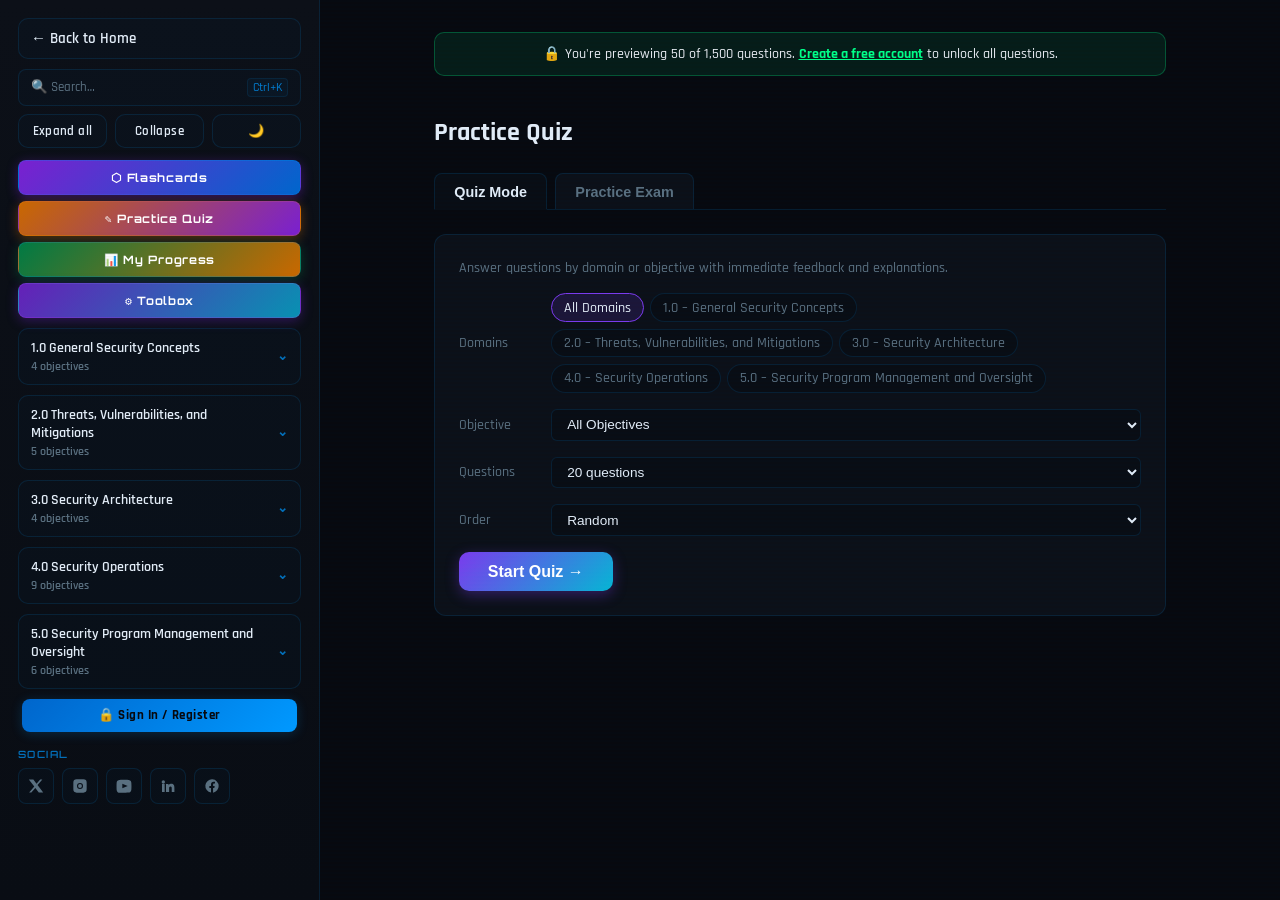
==== commit 646e1243: "Fix Security+ quiz page: correct domain names, weights, and exam config - Replace Network+ domain na" ====
--- a/pages/quiz.html
+++ b/pages/quiz.html
@@ -543,29 +543,29 @@
           <div class="qz-domain-weights">
             <div style="font-size:.82rem;color:var(--muted);margin-bottom:.25rem;">Domain Weighting</div>
             <div class="qz-weight-row">
-              <span style="min-width:180px;color:var(--text);">1.0 – Networking Concepts</span>
-              <div class="qz-weight-bar-wrap"><div class="qz-weight-bar" style="width:23%"></div></div>
-              <span class="qz-weight-pct">23%</span>
+              <span style="min-width:180px;color:var(--text);">1.0 – General Security Concepts</span>
+              <div class="qz-weight-bar-wrap"><div class="qz-weight-bar" style="width:12%"></div></div>
+              <span class="qz-weight-pct">12%</span>
             </div>
             <div class="qz-weight-row">
-              <span style="min-width:180px;color:var(--text);">2.0 – Network Implementation</span>
+              <span style="min-width:180px;color:var(--text);">2.0 – Threats, Vulnerabilities &amp; Mitigations</span>
+              <div class="qz-weight-bar-wrap"><div class="qz-weight-bar" style="width:22%"></div></div>
+              <span class="qz-weight-pct">22%</span>
+            </div>
+            <div class="qz-weight-row">
+              <span style="min-width:180px;color:var(--text);">3.0 – Security Architecture</span>
+              <div class="qz-weight-bar-wrap"><div class="qz-weight-bar" style="width:18%"></div></div>
+              <span class="qz-weight-pct">18%</span>
+            </div>
+            <div class="qz-weight-row">
+              <span style="min-width:180px;color:var(--text);">4.0 – Security Operations</span>
+              <div class="qz-weight-bar-wrap"><div class="qz-weight-bar" style="width:28%"></div></div>
+              <span class="qz-weight-pct">28%</span>
+            </div>
+            <div class="qz-weight-row">
+              <span style="min-width:180px;color:var(--text);">5.0 – Security Program Management</span>
               <div class="qz-weight-bar-wrap"><div class="qz-weight-bar" style="width:20%"></div></div>
               <span class="qz-weight-pct">20%</span>
-            </div>
-            <div class="qz-weight-row">
-              <span style="min-width:180px;color:var(--text);">3.0 – Network Operations</span>
-              <div class="qz-weight-bar-wrap"><div class="qz-weight-bar" style="width:19%"></div></div>
-              <span class="qz-weight-pct">19%</span>
-            </div>
-            <div class="qz-weight-row">
-              <span style="min-width:180px;color:var(--text);">4.0 – Network Security</span>
-              <div class="qz-weight-bar-wrap"><div class="qz-weight-bar" style="width:14%"></div></div>
-              <span class="qz-weight-pct">14%</span>
-            </div>
-            <div class="qz-weight-row">
-              <span style="min-width:180px;color:var(--text);">5.0 – Network Troubleshooting</span>
-              <div class="qz-weight-bar-wrap"><div class="qz-weight-bar" style="width:24%"></div></div>
-              <span class="qz-weight-pct">24%</span>
             </div>
           </div>
           <button class="btn-start" id="btn-start-exam">Start Practice Exam →</button>
